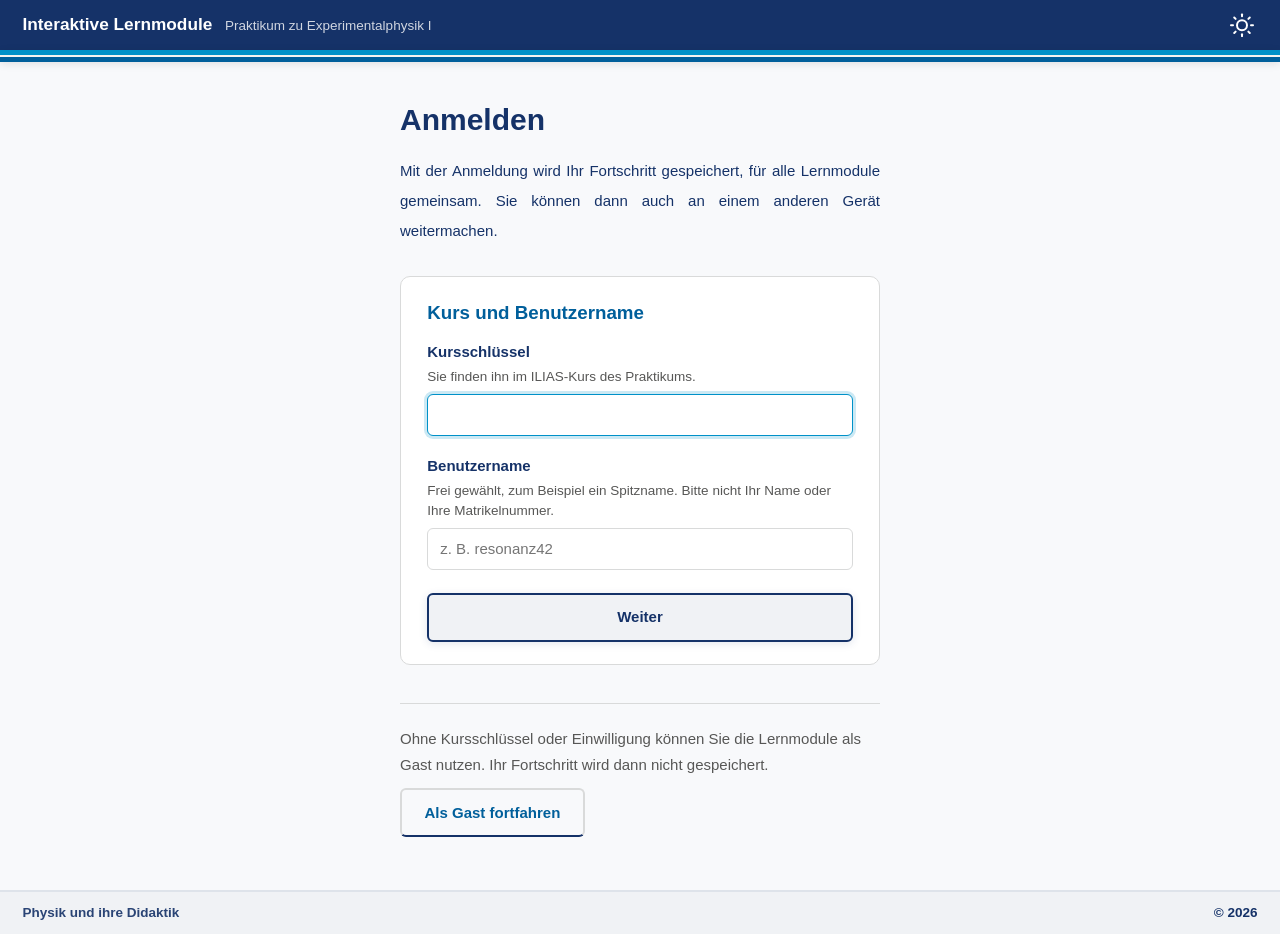
==== login/index.html @ 2cb3ef86 "Init commit." ====
<!DOCTYPE html>
<html lang="de">
<head>
    <meta charset="UTF-8">
    <meta name="viewport" content="width=device-width, initial-scale=1.0">
    <title>Anmelden – Interaktive Lernmodule</title>
    <link rel="icon" type="image/svg+xml" href="data:image/svg+xml,%3Csvg xmlns='http://www.w3.org/2000/svg' viewBox='0 0 100 100'%3E%3Ccircle cx='50' cy='50' r='43' fill='none' stroke='rgb(80,165,210)' stroke-width='12'/%3E%3Cellipse cx='50' cy='50' rx='29' ry='11' fill='none' stroke='white' stroke-width='7' transform='rotate(45 50 50)'/%3E%3Cellipse cx='50' cy='50' rx='29' ry='11' fill='none' stroke='white' stroke-width='7' transform='rotate(-45 50 50)'/%3E%3Ccircle cx='50' cy='50' r='6' fill='rgb(80,165,210)' stroke='white' stroke-width='4'/%3E%3C/svg%3E">

    <!-- One login for all learning modules (/login/?next=pohl). ILIAS links here; the modules' old
         ilias_bridge.html pages redirect here. Steps: course key and username → the personal code (codename.js) →
         for a new account the read-back and the consent. The server sets a login cookie for the whole site
         (api/auth/*). Guests go on without an account; nothing of theirs is stored. -->

    <script>
        try {
            if (localStorage.getItem('theme') === 'dark') document.documentElement.setAttribute('data-theme', 'dark');
        } catch (e) { /* storage blocked: light */ }
    </script>

    <link rel="stylesheet" href="../assets/portal.css">

    <style>
        /* one narrow column: a form, not a page to read */
        .card.login {
            max-width: 36rem;
        }

        .intro {
            margin-bottom: 2rem;
        }

        h2 {
            margin: 0 0 1rem;
            font-size: 1.25rem;
        }

        .step {
            padding: 1.5rem 1.75rem;
            background: var(--card-bg);
            border: 1px solid var(--border-soft);
            border-radius: 10px;
        }

        .step p {
            line-height: 1.7;
        }

        .step > p {
            margin-bottom: 1.25rem;
        }

        .step .field input[type="text"].code-letters {
            width: 6rem;
            text-transform: uppercase;
            letter-spacing: 0.2em;
        }

        .code-preview {
            margin: 0.5rem 0 1rem;
            font-size: 1.05rem;
        }

        .code-preview strong,
        .confirm-code strong {
            font-family: Consolas, 'Courier New', monospace;
            font-size: 1.2rem;
            letter-spacing: 0.15em;
        }

        .confirm-list {
            margin: 0 0 1rem 1.25rem;
            line-height: 1.8;
        }

        .confirm-code {
            margin-bottom: 1.5rem;
        }

        .consent {
            display: flex;
            gap: 0.75rem;
            align-items: flex-start;
            padding: 1rem;
            margin-bottom: 1rem;
            font-size: 0.95rem;
            line-height: 1.6;
            background: var(--surface-option);
            border-radius: 8px;
            cursor: pointer;
        }

        .consent input {
            flex: none;
            width: 1.15rem;
            height: 1.15rem;
            margin-top: 0.2rem;
            accent-color: var(--uni-blau-1);
        }

        [data-theme="dark"] .consent input {
            accent-color: var(--uni-blau-4);
        }

        /* "Zurück" and the main button side by side, the main one on the right */
        .actions {
            display: flex;
            flex-wrap: wrap;
            gap: 0.75rem;
            justify-content: flex-end;
            margin-top: 1.5rem;
        }

        .actions .btn {
            flex: 1 1 12rem;
        }

        .guest {
            margin-top: 2.5rem;
            padding-top: 1.5rem;
            border-top: 1px solid var(--border-soft);
            color: var(--text-muted);
            line-height: 1.7;
            text-align: left;
        }

        .guest .btn {
            margin-top: 0.75rem;
        }

        @media (max-width: 600px) {
            .step {
                padding: 1.25rem 1rem;
            }

            .actions .btn,
            .guest .btn {
                width: 100%;
            }
        }
    </style>
</head>
<body>
    <header>
        <div class="header-content">
            <div class="header-title">Interaktive Lernmodule</div>
            <div class="header-subtitle">Praktikum zu Experimentalphysik I</div>
            <button class="theme-toggle" id="theme-toggle" type="button" aria-label="Farbschema wechseln">
                <svg class="icon-sun" viewBox="0 0 24 24" fill="none" stroke="currentColor" stroke-width="2" stroke-linecap="round" stroke-linejoin="round" aria-hidden="true">
                    <circle cx="12" cy="12" r="5"/>
                    <line x1="12" y1="1" x2="12" y2="3"/><line x1="12" y1="21" x2="12" y2="23"/>
                    <line x1="4.22" y1="4.22" x2="5.64" y2="5.64"/><line x1="18.36" y1="18.36" x2="19.78" y2="19.78"/>
                    <line x1="1" y1="12" x2="3" y2="12"/><line x1="21" y1="12" x2="23" y2="12"/>
                    <line x1="4.22" y1="19.78" x2="5.64" y2="18.36"/><line x1="18.36" y1="5.64" x2="19.78" y2="4.22"/>
                </svg>
                <svg class="icon-moon" viewBox="0 0 24 24" fill="none" stroke="currentColor" stroke-width="2" stroke-linecap="round" stroke-linejoin="round" aria-hidden="true">
                    <path d="M21 12.79A9 9 0 1 1 11.21 3 7 7 0 0 0 21 12.79z"/>
                </svg>
            </button>
        </div>
    </header>

    <div class="header-lines">
        <div class="line line-1"></div>
        <div class="line line-i"></div>
        <div class="line line-2"></div>
    </div>

    <main>
        <div class="card login">
            <h1>Anmelden</h1>
            <p class="intro">
                Mit der Anmeldung wird Ihr Fortschritt gespeichert, für alle Lernmodule gemeinsam.
                Sie können dann auch an einem anderen Gerät weitermachen.
            </p>

            <!-- already logged in, without a module to go to -->
            <section class="step" id="step-done" hidden>
                <p>Sie sind angemeldet als <strong id="done-name"></strong>.</p>
                <div class="actions">
                    <button class="btn btn-quiet" type="button" id="logout">Abmelden</button>
                    <a class="btn" id="done-continue" href="../">Zur Übersicht</a>
                </div>
            </section>

            <!-- 1: course key and username -->
            <form class="step" id="step-account" novalidate hidden>
                <h2>Kurs und Benutzername</h2>
                <div class="field">
                    <label for="key">Kursschlüssel</label>
                    <div class="hint">Sie finden ihn im ILIAS-Kurs des Praktikums.</div>
                    <input type="password" id="key" autocomplete="off" required>
                </div>
                <div class="field">
                    <label for="username">Benutzername</label>
                    <div class="hint">
                        Frei gewählt, zum Beispiel ein Spitzname. Bitte nicht Ihr Name oder Ihre Matrikelnummer.
                    </div>
                    <input type="text" id="username" placeholder="z. B. resonanz42" maxlength="100"
                           autocomplete="username" autocapitalize="none" spellcheck="false" required>
                </div>
                <div class="message" id="account-message" role="alert"></div>
                <div class="actions">
                    <button class="btn" type="submit" id="account-submit">Weiter</button>
                </div>
            </form>

            <!-- 2: the personal code, fields from codename.js -->
            <form class="step" id="step-code" novalidate hidden>
                <h2 id="code-heading">Ihr persönlicher Code</h2>
                <p id="code-intro"></p>
                <div id="code-fields"></div>
                <p class="code-preview">Ihr Code: <strong id="code-preview">–</strong></p>
                <div class="message" id="code-message" role="alert"></div>
                <div class="actions">
                    <button class="btn btn-quiet" type="button" id="code-back">Zurück</button>
                    <button class="btn" type="submit" id="code-submit" disabled>Weiter</button>
                </div>
            </form>

            <!-- 3, new accounts only: read-back and consent -->
            <form class="step" id="step-confirm" novalidate hidden>
                <h2>Angaben prüfen</h2>
                <p>Bitte prüfen Sie, ob das stimmt:</p>
                <ul class="confirm-list" id="confirm-list"></ul>
                <p class="confirm-code">Daraus ergibt sich Ihr Code: <strong id="confirm-code"></strong></p>
                <!-- PLACEHOLDER: wording to be agreed with the data protection officer before the first course use -->
                <label class="consent">
                    <input type="checkbox" id="consent">
                    <span>
                        Ich bin einverstanden, dass meine Antworten, Testergebnisse und Seitenaufrufe in den
                        Lernmodulen unter meinem Benutzernamen und Code, ohne meinen Namen, gespeichert und von der
                        Arbeitsgruppe Physik und ihre Didaktik für die Forschung ausgewertet werden. Die Einwilligung
                        ist freiwillig; ohne sie können Sie die Lernmodule als Gast nutzen.
                    </span>
                </label>
                <div class="message" id="confirm-message" role="alert"></div>
                <div class="actions">
                    <button class="btn btn-quiet" type="button" id="confirm-back">Zurück</button>
                    <button class="btn" type="submit" id="confirm-submit" disabled>Konto anlegen</button>
                </div>
            </form>

            <div class="guest" id="guest">
                Ohne Kursschlüssel oder Einwilligung können Sie die Lernmodule als Gast nutzen.
                Ihr Fortschritt wird dann nicht gespeichert.
                <div><a class="btn btn-quiet" id="guest-link" href="../">Als Gast fortfahren</a></div>
            </div>
        </div>
    </main>

    <footer>
        <div class="footer-content">
            <div class="footer-department">
                <a href="https://www.uni-goettingen.de/de/110922.html" target="_blank" rel="noopener noreferrer" class="footer-link">Physik und ihre Didaktik</a>
            </div>
            <div class="footer-info">© 2026</div>
        </div>
    </footer>

    <script src="codename.js"></script>
    <script>
        // ── Where to go afterwards ──────────────────────────────────────────────────────────────────────────
        // ?next=<module> after the login (and for guests); only these names, so the page can't be used to
        // redirect anywhere else. Locally the modules run on their own ng serve ports.
        const MODULES = {
            pohl:       { title: 'Pohlscher Resonator', devPort: 4200 },
            precession: { title: 'Kreiselpräzession',  devPort: 4201 },
        };
        const API = '../api';
        const next = new URLSearchParams(location.search).get('next');
        const module = Object.prototype.hasOwnProperty.call(MODULES, next) ? MODULES[next] : null;
        const targetUrl = !module ? '../'
            : location.port === '8000' ? `http://localhost:${module.devPort}/`
            : `../${next}/`;

        const $ = id => document.getElementById(id);
        const steps = ['step-done', 'step-account', 'step-code', 'step-confirm'];

        let mode = null;            // 'login' (known username) or 'register', after step 1
        let codename = null;

        function show(step) {
            steps.forEach(id => { $(id).hidden = id !== step; });
            $('guest').hidden = step === 'step-done';
            const first = $(step).querySelector('input, select, a.btn');
            if (first) first.focus();
        }

        function say(id, text) {
            $(id).textContent = text || '';
            $(id).classList.toggle('error', !!text);
        }

        async function post(path, body) {
            return fetch(`${API}/${path}`, {
                method: 'POST',
                headers: { 'Content-Type': 'application/json' },
                body: JSON.stringify(body),
            });
        }

        const OFFLINE = 'Der Server ist gerade nicht erreichbar. Bitte versuchen Sie es später noch einmal '
                      + 'oder fahren Sie als Gast fort.';

        $('guest-link').href = targetUrl;
        if (module) {
            $('guest-link').textContent = `Als Gast zum Lernmodul „${module.title}“`;
            $('done-continue').textContent = `Weiter zum Lernmodul „${module.title}“`;
        }
        $('done-continue').href = targetUrl;

        // ── Step 1: course key and username ─────────────────────────────────────────────────────────────────
        $('step-account').addEventListener('submit', async event => {
            event.preventDefault();
            const key = $('key').value.trim();
            const username = $('username').value.trim();
            $('key').classList.toggle('invalid', !key);
            $('username').classList.toggle('invalid', !username);
            if (!key || !username) return say('account-message', 'Bitte füllen Sie beide Felder aus.');

            say('account-message', '');
            $('account-submit').disabled = true;
            try {
                const response = await post('auth/check', { key, username });
                if (response.status === 401) {
                    $('key').classList.add('invalid');
                    return say('account-message', 'Dieser Kursschlüssel ist ungültig.');
                }
                if (response.status === 400) {
                    $('username').classList.add('invalid');
                    return say('account-message',
                        'Der Benutzername darf nur Buchstaben, Ziffern und . _ - @ enthalten.');
                }
                if (!response.ok) throw new Error(`check: ${response.status}`);

                mode = (await response.json()).exists ? 'login' : 'register';
                $('code-heading').textContent = mode === 'login' ? 'Willkommen zurück' : 'Ihr persönlicher Code';
                $('code-intro').textContent = mode === 'login'
                    ? `Bitte bestätigen Sie mit Ihrem persönlichen Code, dass „${username}“ Ihr Konto ist: `
                      + 'mit denselben Angaben wie bei der ersten Anmeldung.'
                    : 'Der Code verbindet Ihre Arbeit in den Lernmodulen mit den Fragebögen des Praktikums, '
                      + 'ohne Ihren Namen. Er entsteht wie auf den Fragebögen aus Angaben, die nur Sie kennen; '
                      + 'gespeichert wird nur der Code selbst. Sie brauchen ihn wieder, wenn Sie sich an einem '
                      + 'anderen Gerät anmelden.';
                $('code-submit').textContent = mode === 'login' ? 'Anmelden' : 'Weiter';
                say('code-message', '');
                show('step-code');
            } catch (err) {
                console.error(err);
                say('account-message', OFFLINE);
            } finally {
                $('account-submit').disabled = false;
            }
        });

        // ── Step 2: the personal code ───────────────────────────────────────────────────────────────────────
        function buildCodeFields() {
            const container = $('code-fields');
            for (const part of CODENAME.parts) {
                const field = document.createElement('div');
                field.className = 'field';
                const label = document.createElement('label');
                label.htmlFor = `code-${part.id}`;
                label.textContent = part.label;
                const hint = document.createElement('div');
                hint.className = 'hint';
                hint.textContent = part.hint;

                let input;
                if (part.input === 'month') {
                    input = document.createElement('select');
                    input.add(new Option('Bitte wählen', ''));
                    CODENAME.MONTHS.forEach((name, i) => input.add(new Option(name, String(i + 1))));
                } else {
                    input = document.createElement('input');
                    input.type = 'text';
                    input.className = 'code-letters';
                    input.maxLength = part.length;
                    input.autocomplete = 'off';
                    input.setAttribute('autocapitalize', 'characters');
                    input.spellcheck = false;
                }
                input.id = `code-${part.id}`;
                input.addEventListener('input', updateCode);
                field.append(label, hint, input);
                container.append(field);
            }
        }

        function codeValues() {
            const values = {};
            for (const part of CODENAME.parts) {
                const raw = $(`code-${part.id}`).value;
                values[part.id] = part.input === 'month' ? (raw ? Number(raw) : null) : raw.trim();
            }
            return values;
        }

        function updateCode() {
            codename = CODENAME.build(codeValues());
            $('code-preview').textContent = codename || '–';
            $('code-submit').disabled = !codename;
        }

        $('code-back').addEventListener('click', () => show('step-account'));

        $('step-code').addEventListener('submit', async event => {
            event.preventDefault();
            if (!codename) return;
            if (mode === 'register') {
                const values = codeValues();
                const list = $('confirm-list');
                list.replaceChildren(...CODENAME.parts.map(part => {
                    const item = document.createElement('li');
                    item.textContent = part.confirm(values[part.id]);
                    return item;
                }));
                $('confirm-code').textContent = codename;
                say('confirm-message', '');
                return show('step-confirm');
            }

            say('code-message', '');
            $('code-submit').disabled = true;
            try {
                const response = await post('auth/login', {
                    key: $('key').value.trim(), username: $('username').value.trim(), codename,
                });
                if (response.status === 401) {
                    return say('code-message', 'Benutzername und Code passen nicht zusammen. Bitte prüfen Sie '
                        + 'Ihre Angaben; der Code entsteht genauso wie bei Ihrer ersten Anmeldung.');
                }
                if (response.status === 423) {
                    return say('code-message', 'Nach zu vielen Fehlversuchen ist dieses Konto gesperrt. Bitte '
                        + 'wenden Sie sich an die Betreuung des Praktikums.');
                }
                if (!response.ok) throw new Error(`login: ${response.status}`);
                location.replace(targetUrl);
            } catch (err) {
                console.error(err);
                say('code-message', OFFLINE);
            } finally {
                $('code-submit').disabled = !codename;
            }
        });

        // ── Step 3: read-back and consent, then the new account ─────────────────────────────────────────────
        $('consent').addEventListener('change', () => { $('confirm-submit').disabled = !$('consent').checked; });
        $('confirm-back').addEventListener('click', () => show('step-code'));

        $('step-confirm').addEventListener('submit', async event => {
            event.preventDefault();
            if (!$('consent').checked || !codename) return;
            say('confirm-message', '');
            $('confirm-submit').disabled = true;
            try {
                const response = await post('auth/register', {
                    key: $('key').value.trim(), username: $('username').value.trim(), codename, consent: true,
                });
                if (response.status === 409) {
                    show('step-account');
                    $('username').classList.add('invalid');
                    return say('account-message',
                        'Dieser Benutzername wurde gerade vergeben. Bitte wählen Sie einen anderen.');
                }
                if (!response.ok) throw new Error(`register: ${response.status}`);
                location.replace(targetUrl);
            } catch (err) {
                console.error(err);
                say('confirm-message', OFFLINE);
            } finally {
                $('confirm-submit').disabled = !$('consent').checked;
            }
        });

        // ── Logout and start ────────────────────────────────────────────────────────────────────────────────
        $('logout').addEventListener('click', async () => {
            try { await post('auth/logout', {}); } catch (err) { console.error(err); }
            show('step-account');
        });

        ['key', 'username'].forEach(id => $(id).addEventListener('input', () => $(id).classList.remove('invalid')));

        buildCodeFields();

        // Already logged in: on to the module, or offer it and Abmelden.
        fetch(`${API}/auth/me`, { cache: 'no-store' })
            .then(response => (response.ok ? response.json() : null))
            .then(user => {
                if (user && module) return location.replace(targetUrl);
                if (user) {
                    $('done-name').textContent = user.username;
                    return show('step-done');
                }
                show('step-account');
            })
            .catch(() => show('step-account'));

        document.getElementById('theme-toggle').addEventListener('click', function () {
            const dark = document.documentElement.getAttribute('data-theme') !== 'dark';
            if (dark) document.documentElement.setAttribute('data-theme', 'dark');
            else document.documentElement.removeAttribute('data-theme');
            try { localStorage.setItem('theme', dark ? 'dark' : 'light'); } catch (e) { /* not remembered */ }
        });
    </script>
</body>
</html>
---- assets/portal.css ----
/* Shared by the landing page (index.html) and the login page (login/). Standalone on purpose: no build, no
   dependencies. Colours, header, footer and theme follow the modules (frontend/src/styles.css there); the theme
   is stored under 'theme' like in the modules, so a choice made here carries over. */

:root {
    --uni-blau-1: rgb(21, 50, 104);
    --uni-blau-2: rgb(0, 95, 155);
    --uni-blau-3: rgb(0, 145, 200);
    --uni-blau-4: rgb(80, 165, 210);
    --grau-20: rgb(217, 218, 218);
    --grau-80: rgb(87, 87, 86);

    --bg-primary: #f0f2f5;
    --bg-secondary: rgb(245, 243, 240);
    --bg-main: #f8f9fb;
    --card-bg: #ffffff;
    --text-primary: var(--uni-blau-1);
    --text-secondary: var(--uni-blau-2);
    --text-muted: var(--grau-80);
    --border-color: rgba(21, 50, 104, 0.08);
    --border-soft: var(--grau-20);
    --shadow-color: rgba(21, 50, 104, 0.12);
    --surface-option: #f4f7fb;
    --surface-option-hover: #e9f1fa;
    --button-color: var(--bg-primary);
    --button-color-hover: var(--card-bg);
    --button-border-color: var(--uni-blau-1);
    --button-text-color: var(--uni-blau-1);
    --card-accent: var(--uni-blau-3);
}

[data-theme="dark"] {
    --bg-primary: #111827;
    --bg-secondary: #0f172a;
    --bg-main: #182234;
    --card-bg: #1e293b;
    --text-primary: rgb(226, 232, 240);
    --text-secondary: rgb(148, 163, 184);
    --text-muted: rgb(148, 163, 184);
    --border-color: rgba(148, 163, 184, 0.12);
    --border-soft: rgba(148, 163, 184, 0.25);
    --shadow-color: rgba(0, 0, 0, 0.4);
    --surface-option: rgba(148, 163, 184, 0.10);
    --surface-option-hover: rgba(148, 163, 184, 0.18);
    --button-color: var(--bg-primary);
    --button-color-hover: var(--card-bg);
    --button-border-color: white;
    --button-text-color: white;
}

* {
    margin: 0;
    padding: 0;
    box-sizing: border-box;
}

/* 15px base as in the modules; phones keep 16px */
html {
    font-size: 93.75%;
}

body {
    min-height: 100vh;
    display: flex;
    flex-direction: column;
    font-family: 'Segoe UI', Tahoma, Geneva, Verdana, sans-serif;
    font-size: 1rem;
    line-height: 2;
    color: var(--text-primary);
    background: var(--bg-main);
    text-align: justify;
    hyphens: auto;
}

/* ── Header ─────────────────────────────────────────────────────── */
header {
    background: var(--uni-blau-1);
    color: white;
    padding: 0.8rem 1.5rem;
    line-height: 1.5;
    hyphens: manual;
}

.header-content {
    position: relative;
    display: flex;
    flex-wrap: wrap;
    align-items: baseline;
    gap: 0 0.6rem;
    padding-right: 3rem;
}

.header-title {
    font-size: 1.15rem;
    font-weight: 600;
}

.header-subtitle {
    margin-left: 0.25rem;
    font-size: 0.9rem;
    opacity: 0.8;
}

.header-lines {
    position: sticky;
    top: 0;
    z-index: 10;
    box-shadow: 0 2px 8px rgba(0, 0, 0, 0.1);
}

.line {
    height: 5px;
}

.line-1 { background: var(--uni-blau-3); }
.line-i { height: 2px; background: var(--bg-secondary); }
.line-2 { background: var(--uni-blau-2); }

.theme-toggle {
    position: absolute;
    top: 50%;
    right: 0;
    transform: translateY(-50%);
    display: flex;
    padding: 0.25rem;
    color: white;
    background: transparent;
    border: none;
    border-radius: 6px;
    cursor: pointer;
    transition: transform 0.3s ease;
}

.theme-toggle:hover {
    transform: translateY(-50%) scale(1.2);
}

.theme-toggle svg {
    width: 24px;
    height: 24px;
}

.icon-moon { display: none; }
[data-theme="dark"] .icon-sun { display: none; }
[data-theme="dark"] .icon-moon { display: block; }

/* ── Main column ────────────────────────────────────────────────── */
main {
    flex: 1;
}

.card {
    max-width: 62rem;
    margin: 0 auto;
    padding: 2.5rem 2rem 3.5rem;
}

h1, h2, h3 {
    color: var(--text-primary);
    font-weight: 600;
    text-align: left;
    hyphens: manual;
}

h1 {
    font-size: 2rem;
    line-height: 1.4;
    padding-bottom: 0.5rem;
    margin-bottom: 0.5rem;
}

h2 {
    font-size: 1.5rem;
    line-height: 1.4;
    margin: 3rem 0 1rem;
    color: var(--text-secondary);
}

p + p {
    margin-top: 1rem;
}

a {
    color: var(--uni-blau-2);
    text-decoration: none;
    font-weight: 500;
    border-bottom: 2px solid transparent;
    transition: border-color 0.3s ease;
}

a:hover {
    border-bottom-color: var(--uni-blau-3);
}

[data-theme="dark"] a {
    color: var(--uni-blau-4);
}

/* ── Footer, as in the modules ──────────────────────────────────── */
footer {
    padding: 0.5rem 1.5rem;
    background: var(--bg-primary);
    border-top: 2px solid var(--border-color);
}

.footer-content {
    display: flex;
    justify-content: space-between;
    align-items: center;
    flex-wrap: wrap;
    gap: 1rem;
    font-size: 0.9rem;
    font-weight: 600;
}

.footer-department {
    opacity: 0.9;
}

.footer-link,
[data-theme="dark"] .footer-link {
    color: inherit;
    font-weight: inherit;
    border-bottom: none;
}

.footer-link:hover,
.footer-link:focus-visible {
    text-decoration: underline;
    text-underline-offset: 3px;
}

/* ── Login state, above the page's heading ──────────────────────────── */
.auth-status {
    min-height: 2rem;
    margin-bottom: 0.5rem;
    font-size: 0.95rem;
    color: var(--text-muted);
    text-align: left;
}

.auth-status strong {
    color: var(--text-primary);
    font-weight: 600;
}

.link-button {
    padding: 0;
    font: inherit;
    font-weight: 500;
    color: var(--uni-blau-2);
    background: none;
    border: none;
    border-bottom: 2px solid transparent;
    cursor: pointer;
    transition: border-color 0.3s ease;
}

.link-button:hover,
.link-button:focus-visible {
    border-bottom-color: var(--uni-blau-3);
}

[data-theme="dark"] .link-button {
    color: var(--uni-blau-4);
}

/* ── Buttons, as the modules' .btn ─────────────────────────────────── */
.btn {
    display: inline-block;
    padding: 0.75rem 1.5rem;
    font-family: inherit;
    font-size: 1rem;
    font-weight: 600;
    line-height: 1.5;
    text-align: center;
    color: var(--button-text-color);
    background: var(--button-color);
    border: 2px solid var(--button-border-color);
    border-radius: 6px;
    box-shadow: 0 2px 8px var(--shadow-color);
    cursor: pointer;
    transition: background 0.3s ease;
}

a.btn {
    border-bottom: 2px solid var(--button-border-color);
}

.btn:hover,
a.btn:hover {
    color: var(--button-text-color);
    background: var(--button-color-hover);
}

.btn:focus-visible {
    outline: 3px solid var(--uni-blau-3);
    outline-offset: 2px;
}

/* greyed out, never hidden: the button shows there is a way on and what blocks it */
.btn:disabled {
    color: white;
    background: rgb(135, 135, 134);
    border-color: rgb(135, 135, 134);
    opacity: 0.5;
    cursor: not-allowed;
}

/* the quiet alternative next to the main button */
.btn-quiet {
    color: var(--text-secondary);
    background: transparent;
    border-color: var(--border-soft);
    box-shadow: none;
}

.btn-quiet:hover {
    color: var(--text-primary);
    background: var(--surface-option);
}

/* ── Form fields ──────────────────────────────────────────────────────── */
.field {
    margin-bottom: 1.25rem;
    text-align: left;
}

.field label,
.field .label {
    display: block;
    margin-bottom: 0.25rem;
    font-weight: 600;
    line-height: 1.5;
}

.field .hint {
    margin-bottom: 0.4rem;
    font-size: 0.9rem;
    line-height: 1.5;
    color: var(--text-muted);
}

.field input[type="text"],
.field input[type="password"],
.field select {
    width: 100%;
    padding: 0.6rem 0.8rem;
    font-family: inherit;
    font-size: 1rem;
    line-height: 1.5;
    color: var(--text-primary);
    background: var(--card-bg);
    border: 1.5px solid var(--border-soft);
    border-radius: 6px;
    transition: border-color 0.2s ease;
}

.field input:focus,
.field select:focus {
    outline: none;
    border-color: var(--uni-blau-3);
    box-shadow: 0 0 0 3px rgba(0, 145, 200, 0.2);
}

.field input.invalid,
.field select.invalid {
    border-color: rgb(199, 13, 45);
}

/* ── Messages ─────────────────────────────────────────────────────────── */
.message {
    margin: 1rem 0;
    padding: 0.75rem 1rem;
    line-height: 1.6;
    text-align: left;
    border-radius: 8px;
    border-left: 4px solid var(--uni-blau-3);
    background: var(--surface-option);
}

.message.error {
    border-left-color: rgb(199, 13, 45);
}

.message:empty {
    display: none;
}

@media (max-width: 600px) {
    html {
        font-size: 100%;
    }

    body {
        text-align: left;
        overflow-wrap: break-word;
    }

    header {
        padding: 0.8rem 1rem;
    }

    .header-title {
        font-size: 1.05rem;
    }

    .header-subtitle {
        margin-left: 0;
        font-size: 0.85rem;
    }

    .card {
        padding: 2rem 1rem 3rem;
    }

    h1 {
        font-size: 1.6rem;
    }

    footer {
        padding: 0.5rem 1rem;
    }
}
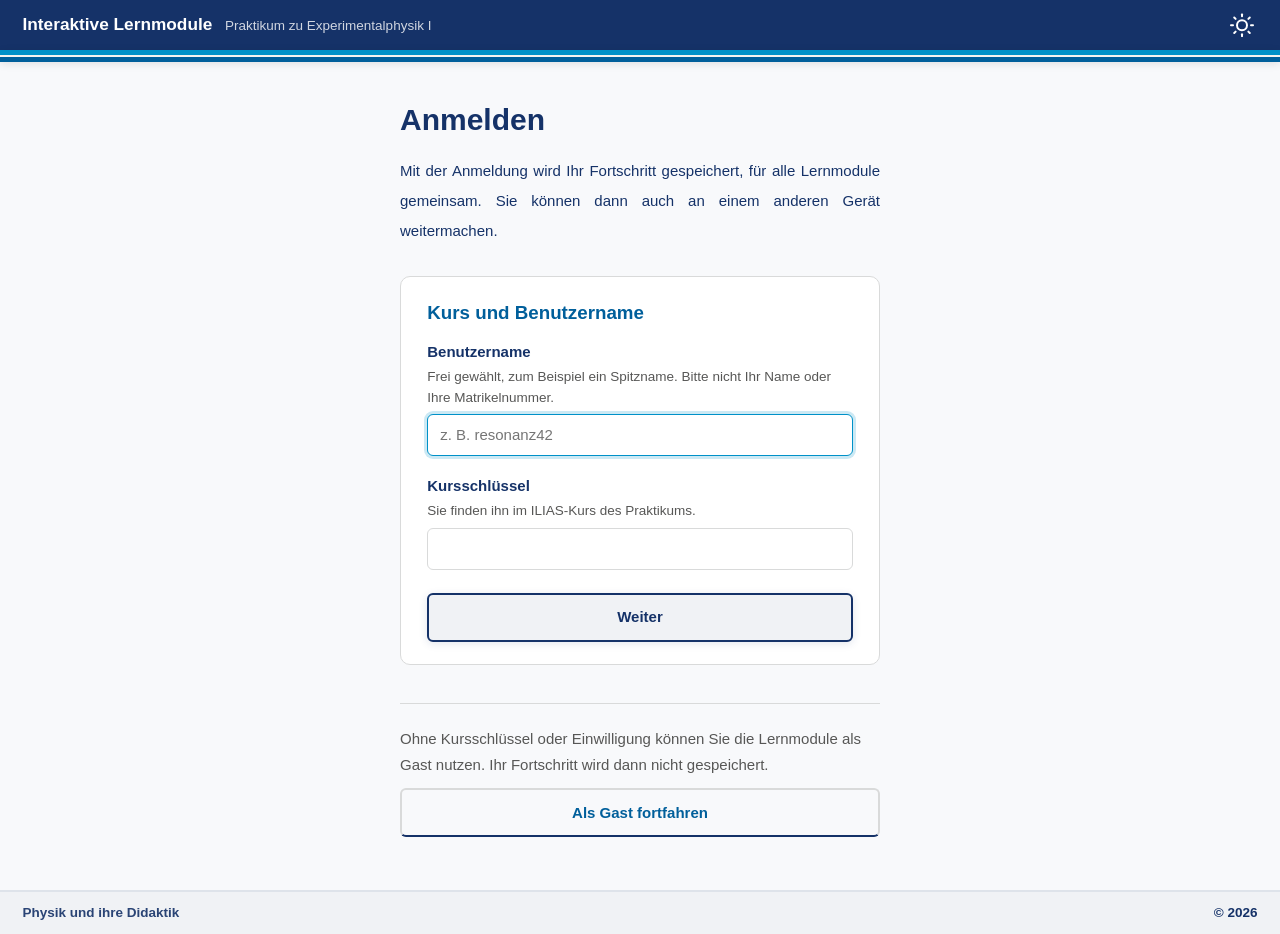
==== commit 14aaf21f: "Minor changes to the verification page." ====
--- a/login/index.html
+++ b/login/index.html
@@ -6,8 +6,8 @@
     <title>Anmelden – Interaktive Lernmodule</title>
     <link rel="icon" type="image/svg+xml" href="data:image/svg+xml,%3Csvg xmlns='http://www.w3.org/2000/svg' viewBox='0 0 100 100'%3E%3Ccircle cx='50' cy='50' r='43' fill='none' stroke='rgb(80,165,210)' stroke-width='12'/%3E%3Cellipse cx='50' cy='50' rx='29' ry='11' fill='none' stroke='white' stroke-width='7' transform='rotate(45 50 50)'/%3E%3Cellipse cx='50' cy='50' rx='29' ry='11' fill='none' stroke='white' stroke-width='7' transform='rotate(-45 50 50)'/%3E%3Ccircle cx='50' cy='50' r='6' fill='rgb(80,165,210)' stroke='white' stroke-width='4'/%3E%3C/svg%3E">
 
-    <!-- One login for all learning modules (/login/?next=pohl). ILIAS links here; the modules' old
-         ilias_bridge.html pages redirect here. Steps: course key and username → the personal code (codename.js) →
+    <!-- One login for all learning modules (/login/?next=pohl), reached from the landing page and from ILIAS.
+         Steps: course key and username → the personal code (codename.js) →
          for a new account the read-back and the consent. The server sets a login cookie for the whole site
          (api/auth/*). Guests go on without an account; nothing of theirs is stored. -->
 
@@ -124,6 +124,8 @@
         }
 
         .guest .btn {
+            display: block;
+            width: 100%;
             margin-top: 0.75rem;
         }
 
@@ -132,8 +134,7 @@
                 padding: 1.25rem 1rem;
             }
 
-            .actions .btn,
-            .guest .btn {
+            .actions .btn {
                 width: 100%;
             }
         }
@@ -186,17 +187,17 @@
             <form class="step" id="step-account" novalidate hidden>
                 <h2>Kurs und Benutzername</h2>
                 <div class="field">
-                    <label for="key">Kursschlüssel</label>
-                    <div class="hint">Sie finden ihn im ILIAS-Kurs des Praktikums.</div>
-                    <input type="password" id="key" autocomplete="off" required>
-                </div>
-                <div class="field">
                     <label for="username">Benutzername</label>
                     <div class="hint">
                         Frei gewählt, zum Beispiel ein Spitzname. Bitte nicht Ihr Name oder Ihre Matrikelnummer.
                     </div>
                     <input type="text" id="username" placeholder="z. B. resonanz42" maxlength="100"
                            autocomplete="username" autocapitalize="none" spellcheck="false" required>
+                </div>
+                <div class="field">
+                    <label for="key">Kursschlüssel</label>
+                    <div class="hint">Sie finden ihn im ILIAS-Kurs des Praktikums.</div>
+                    <input type="password" id="key" autocomplete="off" required>
                 </div>
                 <div class="message" id="account-message" role="alert"></div>
                 <div class="actions">
@@ -430,10 +431,6 @@
                     return say('code-message', 'Benutzername und Code passen nicht zusammen. Bitte prüfen Sie '
                         + 'Ihre Angaben; der Code entsteht genauso wie bei Ihrer ersten Anmeldung.');
                 }
-                if (response.status === 423) {
-                    return say('code-message', 'Nach zu vielen Fehlversuchen ist dieses Konto gesperrt. Bitte '
-                        + 'wenden Sie sich an die Betreuung des Praktikums.');
-                }
                 if (!response.ok) throw new Error(`login: ${response.status}`);
                 location.replace(targetUrl);
             } catch (err) {
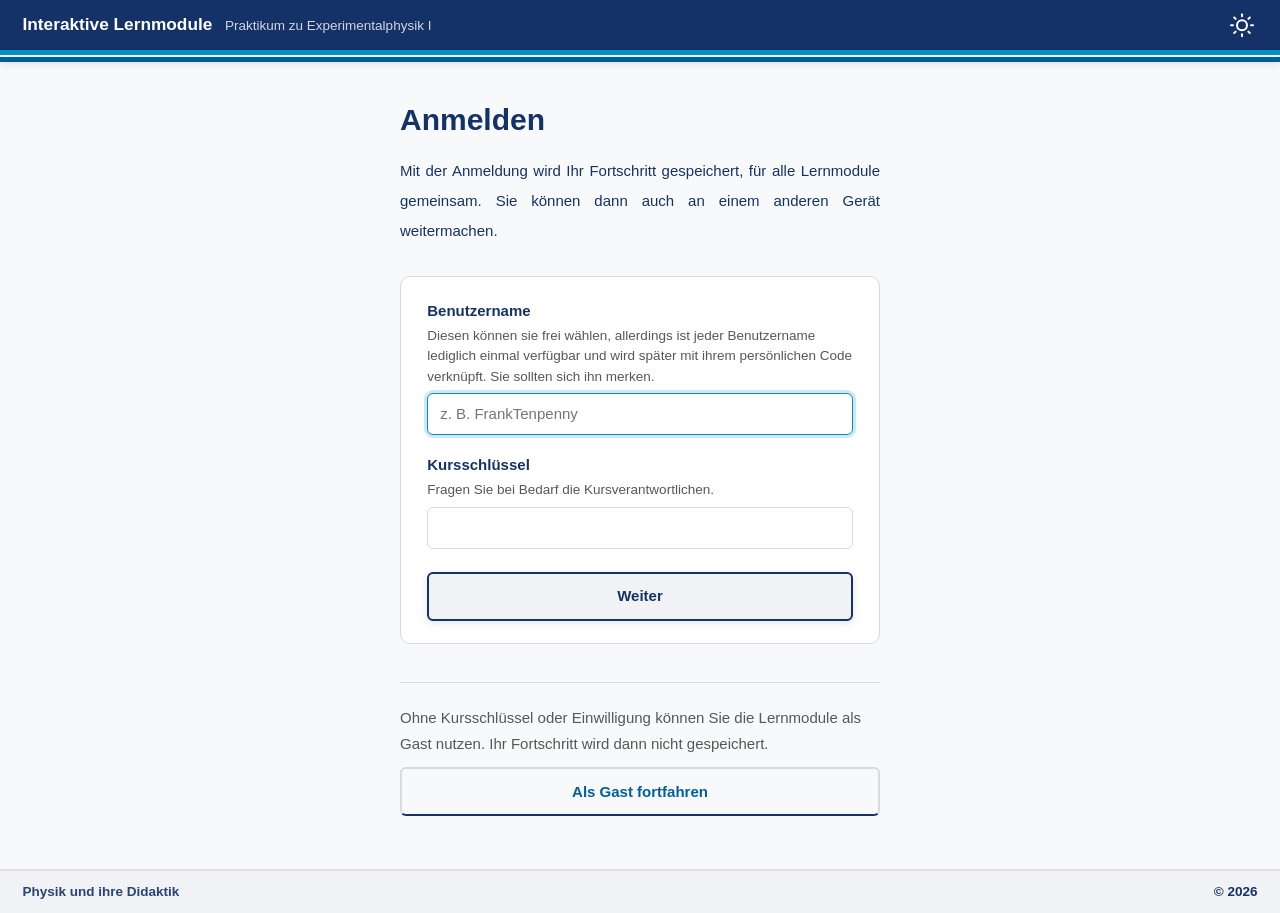
==== commit 786d85a2: "Minor changes to login HTML." ====
--- a/login/index.html
+++ b/login/index.html
@@ -185,18 +185,18 @@
 
             <!-- 1: course key and username -->
             <form class="step" id="step-account" novalidate hidden>
-                <h2>Kurs und Benutzername</h2>
+                <!-- <h2>Kurs und Benutzername</h2> -->
                 <div class="field">
                     <label for="username">Benutzername</label>
                     <div class="hint">
-                        Frei gewählt, zum Beispiel ein Spitzname. Bitte nicht Ihr Name oder Ihre Matrikelnummer.
+                        Diesen können sie frei wählen, allerdings ist jeder Benutzername lediglich einmal verfügbar und wird später mit ihrem persönlichen Code verknüpft. Sie sollten sich ihn merken.
                     </div>
-                    <input type="text" id="username" placeholder="z. B. resonanz42" maxlength="100"
+                    <input type="text" id="username" placeholder="z. B. FrankTenpenny" maxlength="100"
                            autocomplete="username" autocapitalize="none" spellcheck="false" required>
                 </div>
                 <div class="field">
                     <label for="key">Kursschlüssel</label>
-                    <div class="hint">Sie finden ihn im ILIAS-Kurs des Praktikums.</div>
+                    <div class="hint">Fragen Sie bei Bedarf die Kursverantwortlichen.</div>
                     <input type="password" id="key" autocomplete="off" required>
                 </div>
                 <div class="message" id="account-message" role="alert"></div>
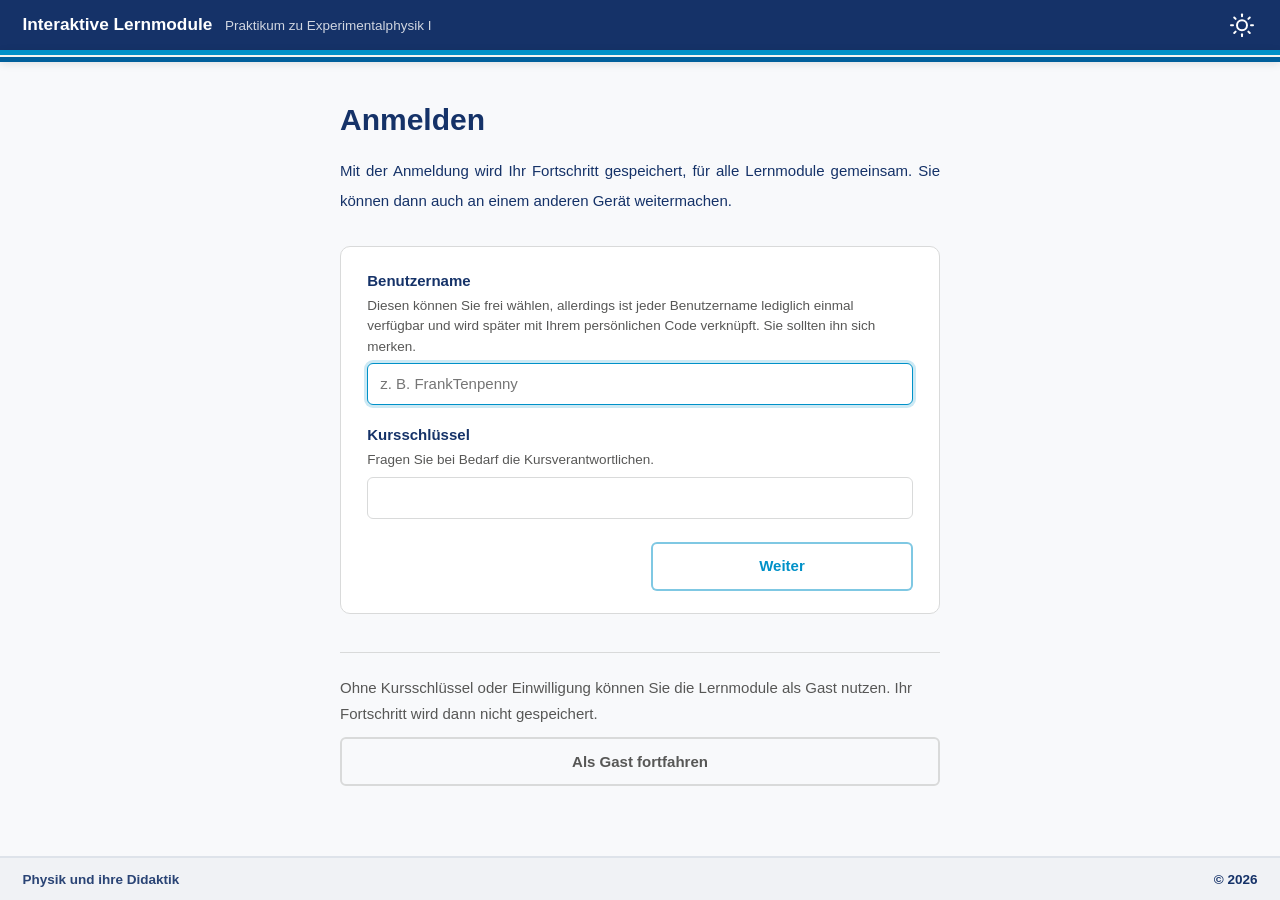
==== commit 40556482: "Minor style changes in a totally dombed downed Opus session." ====
--- a/login/index.html
+++ b/login/index.html
@@ -22,7 +22,7 @@
     <style>
         /* one narrow column: a form, not a page to read */
         .card.login {
-            max-width: 36rem;
+            max-width: 44rem;
         }
 
         .intro {
@@ -53,6 +53,12 @@
             width: 6rem;
             text-transform: uppercase;
             letter-spacing: 0.2em;
+        }
+
+        /* the code's parts numbered by the page, not in codename.js's labels (those are the surveys' wording) */
+        .part-number {
+            margin-right: 0.35rem;
+            color: var(--uni-blau-4);
         }
 
         .code-preview {
@@ -101,17 +107,21 @@
             accent-color: var(--uni-blau-4);
         }
 
-        /* "Zurück" and the main button side by side, the main one on the right */
+        /* As the modules' .button-container: "Zurück" on the left, the way on to the right, each half the row
+           with 1.5rem between them; a lone button keeps its half on the right. Both in the same light style. */
         .actions {
             display: flex;
-            flex-wrap: wrap;
-            gap: 0.75rem;
-            justify-content: flex-end;
+            gap: 1.5rem;
+            justify-content: space-between;
             margin-top: 1.5rem;
         }
 
         .actions .btn {
-            flex: 1 1 12rem;
+            flex: 0 1 calc(50% - 0.75rem);
+        }
+
+        .actions .btn:last-child {
+            margin-left: auto;
         }
 
         .guest {
@@ -134,8 +144,16 @@
                 padding: 1.25rem 1rem;
             }
 
-            .actions .btn {
-                width: 100%;
+            /* phones: full width, stacked, the main button on top */
+            .actions {
+                flex-direction: column-reverse;
+                gap: 0.75rem;
+            }
+
+            .actions .btn,
+            .actions .btn:last-child {
+                flex: none;
+                margin-left: 0;
             }
         }
     </style>
@@ -178,8 +196,8 @@
             <section class="step" id="step-done" hidden>
                 <p>Sie sind angemeldet als <strong id="done-name"></strong>.</p>
                 <div class="actions">
-                    <button class="btn btn-quiet" type="button" id="logout">Abmelden</button>
-                    <a class="btn" id="done-continue" href="../">Zur Übersicht</a>
+                    <button class="btn btn-step" type="button" id="logout">Abmelden</button>
+                    <a class="btn btn-step" id="done-continue" href="../">Zur Übersicht</a>
                 </div>
             </section>
 
@@ -189,7 +207,7 @@
                 <div class="field">
                     <label for="username">Benutzername</label>
                     <div class="hint">
-                        Diesen können sie frei wählen, allerdings ist jeder Benutzername lediglich einmal verfügbar und wird später mit ihrem persönlichen Code verknüpft. Sie sollten sich ihn merken.
+                        Diesen können Sie frei wählen, allerdings ist jeder Benutzername lediglich einmal verfügbar und wird später mit Ihrem persönlichen Code verknüpft. Sie sollten ihn sich merken.
                     </div>
                     <input type="text" id="username" placeholder="z. B. FrankTenpenny" maxlength="100"
                            autocomplete="username" autocapitalize="none" spellcheck="false" required>
@@ -201,7 +219,7 @@
                 </div>
                 <div class="message" id="account-message" role="alert"></div>
                 <div class="actions">
-                    <button class="btn" type="submit" id="account-submit">Weiter</button>
+                    <button class="btn btn-step" type="submit" id="account-submit">Weiter</button>
                 </div>
             </form>
 
@@ -213,8 +231,8 @@
                 <p class="code-preview">Ihr Code: <strong id="code-preview">–</strong></p>
                 <div class="message" id="code-message" role="alert"></div>
                 <div class="actions">
-                    <button class="btn btn-quiet" type="button" id="code-back">Zurück</button>
-                    <button class="btn" type="submit" id="code-submit" disabled>Weiter</button>
+                    <button class="btn btn-step" type="button" id="code-back">Zurück</button>
+                    <button class="btn btn-step" type="submit" id="code-submit" disabled>Weiter</button>
                 </div>
             </form>
 
@@ -236,8 +254,8 @@
                 </label>
                 <div class="message" id="confirm-message" role="alert"></div>
                 <div class="actions">
-                    <button class="btn btn-quiet" type="button" id="confirm-back">Zurück</button>
-                    <button class="btn" type="submit" id="confirm-submit" disabled>Konto anlegen</button>
+                    <button class="btn btn-step" type="button" id="confirm-back">Zurück</button>
+                    <button class="btn btn-step" type="submit" id="confirm-submit" disabled>Konto anlegen</button>
                 </div>
             </form>
 
@@ -300,8 +318,24 @@
             });
         }
 
-        const OFFLINE = 'Der Server ist gerade nicht erreichbar. Bitte versuchen Sie es später noch einmal '
-                      + 'oder fahren Sie als Gast fort.';
+        // A response the page can't handle (5xx, 404, …) is a server error, not a lost connection: the two get
+        // different messages, the first with the status code, so a report from a student tells where to look.
+        class ServerError extends Error {
+            constructor(step, status) {
+                super(`${step}: ${status}`);
+                this.status = status;
+            }
+        }
+
+        function failure(err) {
+            console.error(err);
+            if (err instanceof ServerError) {
+                return `Beim Server ist ein Fehler aufgetreten (Fehler ${err.status}). Bitte versuchen Sie es `
+                     + 'später noch einmal oder fahren Sie als Gast fort.';
+            }
+            return 'Der Server ist gerade nicht erreichbar. Bitte prüfen Sie Ihre Internetverbindung, versuchen '
+                 + 'Sie es später noch einmal oder fahren Sie als Gast fort.';
+        }
 
         $('guest-link').href = targetUrl;
         if (module) {
@@ -332,7 +366,7 @@
                     return say('account-message',
                         'Der Benutzername darf nur Buchstaben, Ziffern und . _ - @ enthalten.');
                 }
-                if (!response.ok) throw new Error(`check: ${response.status}`);
+                if (!response.ok) throw new ServerError('check', response.status);
 
                 mode = (await response.json()).exists ? 'login' : 'register';
                 $('code-heading').textContent = mode === 'login' ? 'Willkommen zurück' : 'Ihr persönlicher Code';
@@ -347,8 +381,7 @@
                 say('code-message', '');
                 show('step-code');
             } catch (err) {
-                console.error(err);
-                say('account-message', OFFLINE);
+                say('account-message', failure(err));
             } finally {
                 $('account-submit').disabled = false;
             }
@@ -357,12 +390,15 @@
         // ── Step 2: the personal code ───────────────────────────────────────────────────────────────────────
         function buildCodeFields() {
             const container = $('code-fields');
-            for (const part of CODENAME.parts) {
+            CODENAME.parts.forEach((part, i) => {
                 const field = document.createElement('div');
                 field.className = 'field';
                 const label = document.createElement('label');
                 label.htmlFor = `code-${part.id}`;
-                label.textContent = part.label;
+                const number = document.createElement('span');
+                number.className = 'part-number';
+                number.textContent = `${i + 1}.`;
+                label.append(number, part.label);
                 const hint = document.createElement('div');
                 hint.className = 'hint';
                 hint.textContent = part.hint;
@@ -385,7 +421,7 @@
                 input.addEventListener('input', updateCode);
                 field.append(label, hint, input);
                 container.append(field);
-            }
+            });
         }
 
         function codeValues() {
@@ -431,11 +467,10 @@
                     return say('code-message', 'Benutzername und Code passen nicht zusammen. Bitte prüfen Sie '
                         + 'Ihre Angaben; der Code entsteht genauso wie bei Ihrer ersten Anmeldung.');
                 }
-                if (!response.ok) throw new Error(`login: ${response.status}`);
+                if (!response.ok) throw new ServerError('login', response.status);
                 location.replace(targetUrl);
             } catch (err) {
-                console.error(err);
-                say('code-message', OFFLINE);
+                say('code-message', failure(err));
             } finally {
                 $('code-submit').disabled = !codename;
             }
@@ -460,11 +495,10 @@
                     return say('account-message',
                         'Dieser Benutzername wurde gerade vergeben. Bitte wählen Sie einen anderen.');
                 }
-                if (!response.ok) throw new Error(`register: ${response.status}`);
+                if (!response.ok) throw new ServerError('register', response.status);
                 location.replace(targetUrl);
             } catch (err) {
-                console.error(err);
-                say('confirm-message', OFFLINE);
+                say('confirm-message', failure(err));
             } finally {
                 $('confirm-submit').disabled = !$('consent').checked;
             }
--- a/assets/portal.css
+++ b/assets/portal.css
@@ -27,6 +27,7 @@
     --button-border-color: var(--uni-blau-1);
     --button-text-color: var(--uni-blau-1);
     --card-accent: var(--uni-blau-3);
+    --quiet-fill-hover: #eceef1;                  /* the guest button's hover: grey, a clear step from --bg-main */
 }
 
 [data-theme="dark"] {
@@ -46,6 +47,7 @@
     --button-color-hover: var(--card-bg);
     --button-border-color: white;
     --button-text-color: white;
+    --quiet-fill-hover: var(--surface-option);
 }
 
 * {
@@ -274,6 +276,7 @@
     font-weight: 600;
     line-height: 1.5;
     text-align: center;
+    hyphens: manual;   /* a label breaks between words, never inside a name */
     color: var(--button-text-color);
     background: var(--button-color);
     border: 2px solid var(--button-border-color);
@@ -307,17 +310,40 @@
     cursor: not-allowed;
 }
 
-/* the quiet alternative next to the main button */
+/* the login page's step buttons (Zurück, Weiter, …), as the landing page's module cards but in their blue
+   (--card-accent) for text and edge, in both themes: the edge half strength, full on hover with the cards' tint;
+   the button's own 2px edge, no blue line on top */
+.btn-step,
+a.btn-step {
+    color: var(--card-accent);
+    background: var(--card-bg);
+    border-color: color-mix(in srgb, var(--card-accent) 50%, transparent);
+    box-shadow: none;
+}
+
+.btn-step:not(:disabled):hover {
+    color: var(--card-accent);
+    background: var(--surface-option-hover);
+    border-color: var(--card-accent);
+}
+
+/* the quiet way aside (the guest way): grey in both themes, so it ranks below the steps */
 .btn-quiet {
-    color: var(--text-secondary);
+    color: var(--text-muted);
     background: transparent;
     border-color: var(--border-soft);
     box-shadow: none;
 }
 
-.btn-quiet:hover {
-    color: var(--text-primary);
-    background: var(--surface-option);
+/* a link as a button: the same edge all round (not a.btn's dark bottom), grey also in dark mode (not a link's blue) */
+a.btn-quiet {
+    color: var(--text-muted);
+    border-bottom-color: var(--border-soft);
+}
+
+.btn-quiet:not(:disabled):hover {
+    color: var(--text-muted);
+    background: var(--quiet-fill-hover);
 }
 
 /* ── Form fields ──────────────────────────────────────────────────────── */
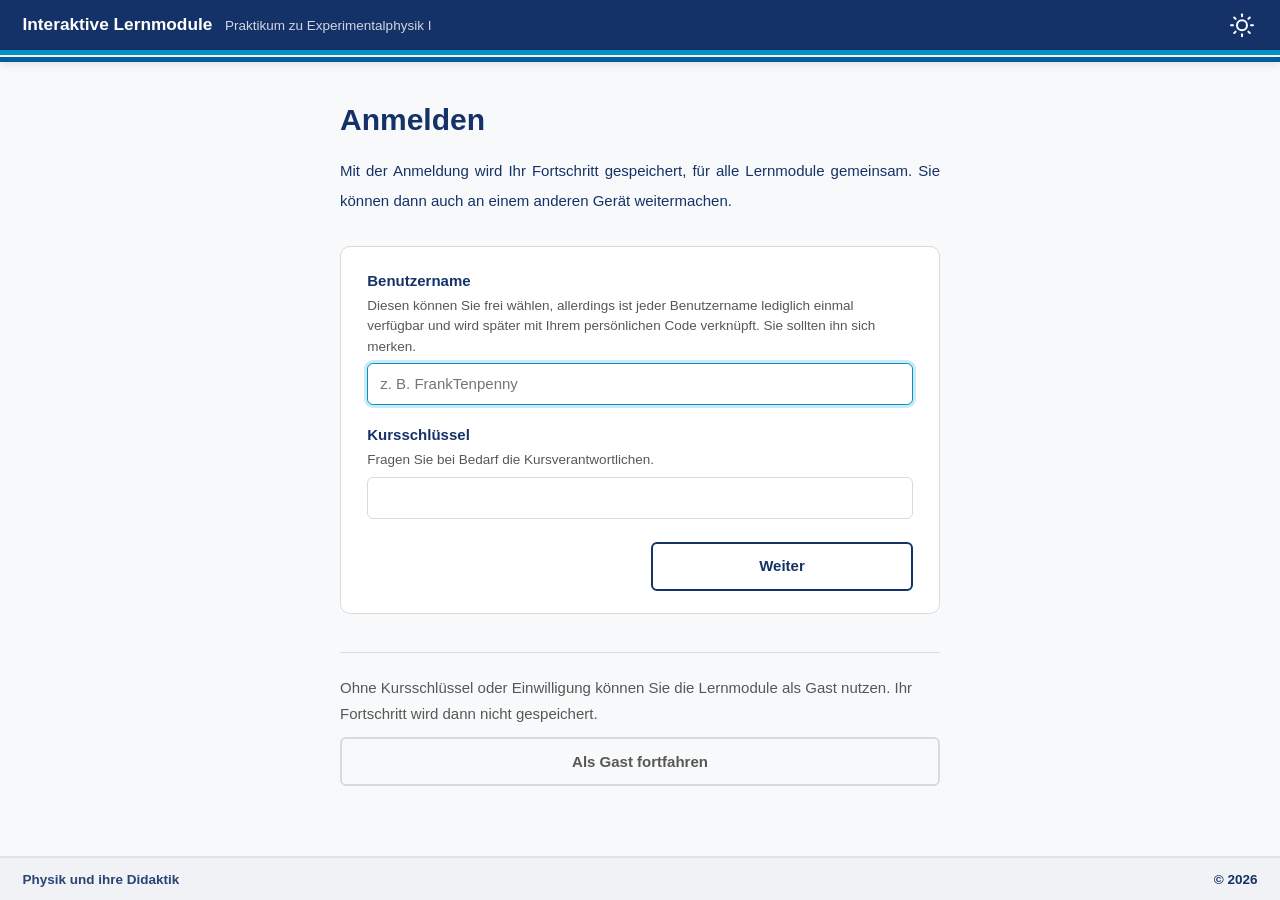
==== commit 9f8cadca: "Button rework." ====
--- a/login/index.html
+++ b/login/index.html
@@ -108,7 +108,7 @@
         }
 
         /* As the modules' .button-container: "Zurück" on the left, the way on to the right, each half the row
-           with 1.5rem between them; a lone button keeps its half on the right. Both in the same light style. */
+           with 1.5rem between them; a lone button keeps its half on the right. Both the modules' .btn. */
         .actions {
             display: flex;
             gap: 1.5rem;
@@ -122,6 +122,11 @@
 
         .actions .btn:last-child {
             margin-left: auto;
+        }
+
+        /* in the step's box: no shadow, the box lifts them */
+        .step .btn {
+            box-shadow: none;
         }
 
         .guest {
@@ -196,8 +201,8 @@
             <section class="step" id="step-done" hidden>
                 <p>Sie sind angemeldet als <strong id="done-name"></strong>.</p>
                 <div class="actions">
-                    <button class="btn btn-step" type="button" id="logout">Abmelden</button>
-                    <a class="btn btn-step" id="done-continue" href="../">Zur Übersicht</a>
+                    <button class="btn" type="button" id="logout">Abmelden</button>
+                    <a class="btn" id="done-continue" href="../">Zur Übersicht</a>
                 </div>
             </section>
 
@@ -219,7 +224,7 @@
                 </div>
                 <div class="message" id="account-message" role="alert"></div>
                 <div class="actions">
-                    <button class="btn btn-step" type="submit" id="account-submit">Weiter</button>
+                    <button class="btn" type="submit" id="account-submit">Weiter</button>
                 </div>
             </form>
 
@@ -231,8 +236,8 @@
                 <p class="code-preview">Ihr Code: <strong id="code-preview">–</strong></p>
                 <div class="message" id="code-message" role="alert"></div>
                 <div class="actions">
-                    <button class="btn btn-step" type="button" id="code-back">Zurück</button>
-                    <button class="btn btn-step" type="submit" id="code-submit" disabled>Weiter</button>
+                    <button class="btn" type="button" id="code-back">Zurück</button>
+                    <button class="btn" type="submit" id="code-submit" disabled>Weiter</button>
                 </div>
             </form>
 
@@ -254,8 +259,8 @@
                 </label>
                 <div class="message" id="confirm-message" role="alert"></div>
                 <div class="actions">
-                    <button class="btn btn-step" type="button" id="confirm-back">Zurück</button>
-                    <button class="btn btn-step" type="submit" id="confirm-submit" disabled>Konto anlegen</button>
+                    <button class="btn" type="button" id="confirm-back">Zurück</button>
+                    <button class="btn" type="submit" id="confirm-submit" disabled>Konto anlegen</button>
                 </div>
             </form>
 
--- a/assets/portal.css
+++ b/assets/portal.css
@@ -22,8 +22,8 @@
     --shadow-color: rgba(21, 50, 104, 0.12);
     --surface-option: #f4f7fb;
     --surface-option-hover: #e9f1fa;
-    --button-color: var(--bg-primary);
-    --button-color-hover: var(--card-bg);
+    --button-color: var(--card-bg);               /* white with a navy edge, as the modules' Weiter/Zurück */
+    --button-color-hover: #dee2ea;                /* 14 % navy in white: 1.3:1 against the rest state */
     --button-border-color: var(--uni-blau-1);
     --button-text-color: var(--uni-blau-1);
     --card-accent: var(--uni-blau-3);
@@ -43,8 +43,8 @@
     --shadow-color: rgba(0, 0, 0, 0.4);
     --surface-option: rgba(148, 163, 184, 0.10);
     --surface-option-hover: rgba(148, 163, 184, 0.18);
-    --button-color: var(--bg-primary);
-    --button-color-hover: var(--card-bg);
+    --button-color: var(--card-bg);
+    --button-color-hover: #394454;                /* 14 % off-white in --card-bg: 1.5:1 against the rest state */
     --button-border-color: white;
     --button-text-color: white;
     --quiet-fill-hover: var(--surface-option);
@@ -286,14 +286,23 @@
     transition: background 0.3s ease;
 }
 
+/* a link as a button: the button's colour and edge, not a link's blue (also in dark mode) */
 a.btn {
+    color: var(--button-text-color);
     border-bottom: 2px solid var(--button-border-color);
 }
 
-.btn:hover,
+/* hover: a navy tint, edge and text stay */
+.btn:not(:disabled):hover,
 a.btn:hover {
     color: var(--button-text-color);
     background: var(--button-color-hover);
+    border-color: var(--button-border-color);
+}
+
+.btn:not(:disabled):active {
+    transform: scale(0.98);
+    transition: none;
 }
 
 .btn:focus-visible {
@@ -310,23 +319,6 @@
     cursor: not-allowed;
 }
 
-/* the login page's step buttons (Zurück, Weiter, …), as the landing page's module cards but in their blue
-   (--card-accent) for text and edge, in both themes: the edge half strength, full on hover with the cards' tint;
-   the button's own 2px edge, no blue line on top */
-.btn-step,
-a.btn-step {
-    color: var(--card-accent);
-    background: var(--card-bg);
-    border-color: color-mix(in srgb, var(--card-accent) 50%, transparent);
-    box-shadow: none;
-}
-
-.btn-step:not(:disabled):hover {
-    color: var(--card-accent);
-    background: var(--surface-option-hover);
-    border-color: var(--card-accent);
-}
-
 /* the quiet way aside (the guest way): grey in both themes, so it ranks below the steps */
 .btn-quiet {
     color: var(--text-muted);
@@ -344,6 +336,7 @@
 .btn-quiet:not(:disabled):hover {
     color: var(--text-muted);
     background: var(--quiet-fill-hover);
+    border-color: var(--border-soft);
 }
 
 /* ── Form fields ──────────────────────────────────────────────────────── */
